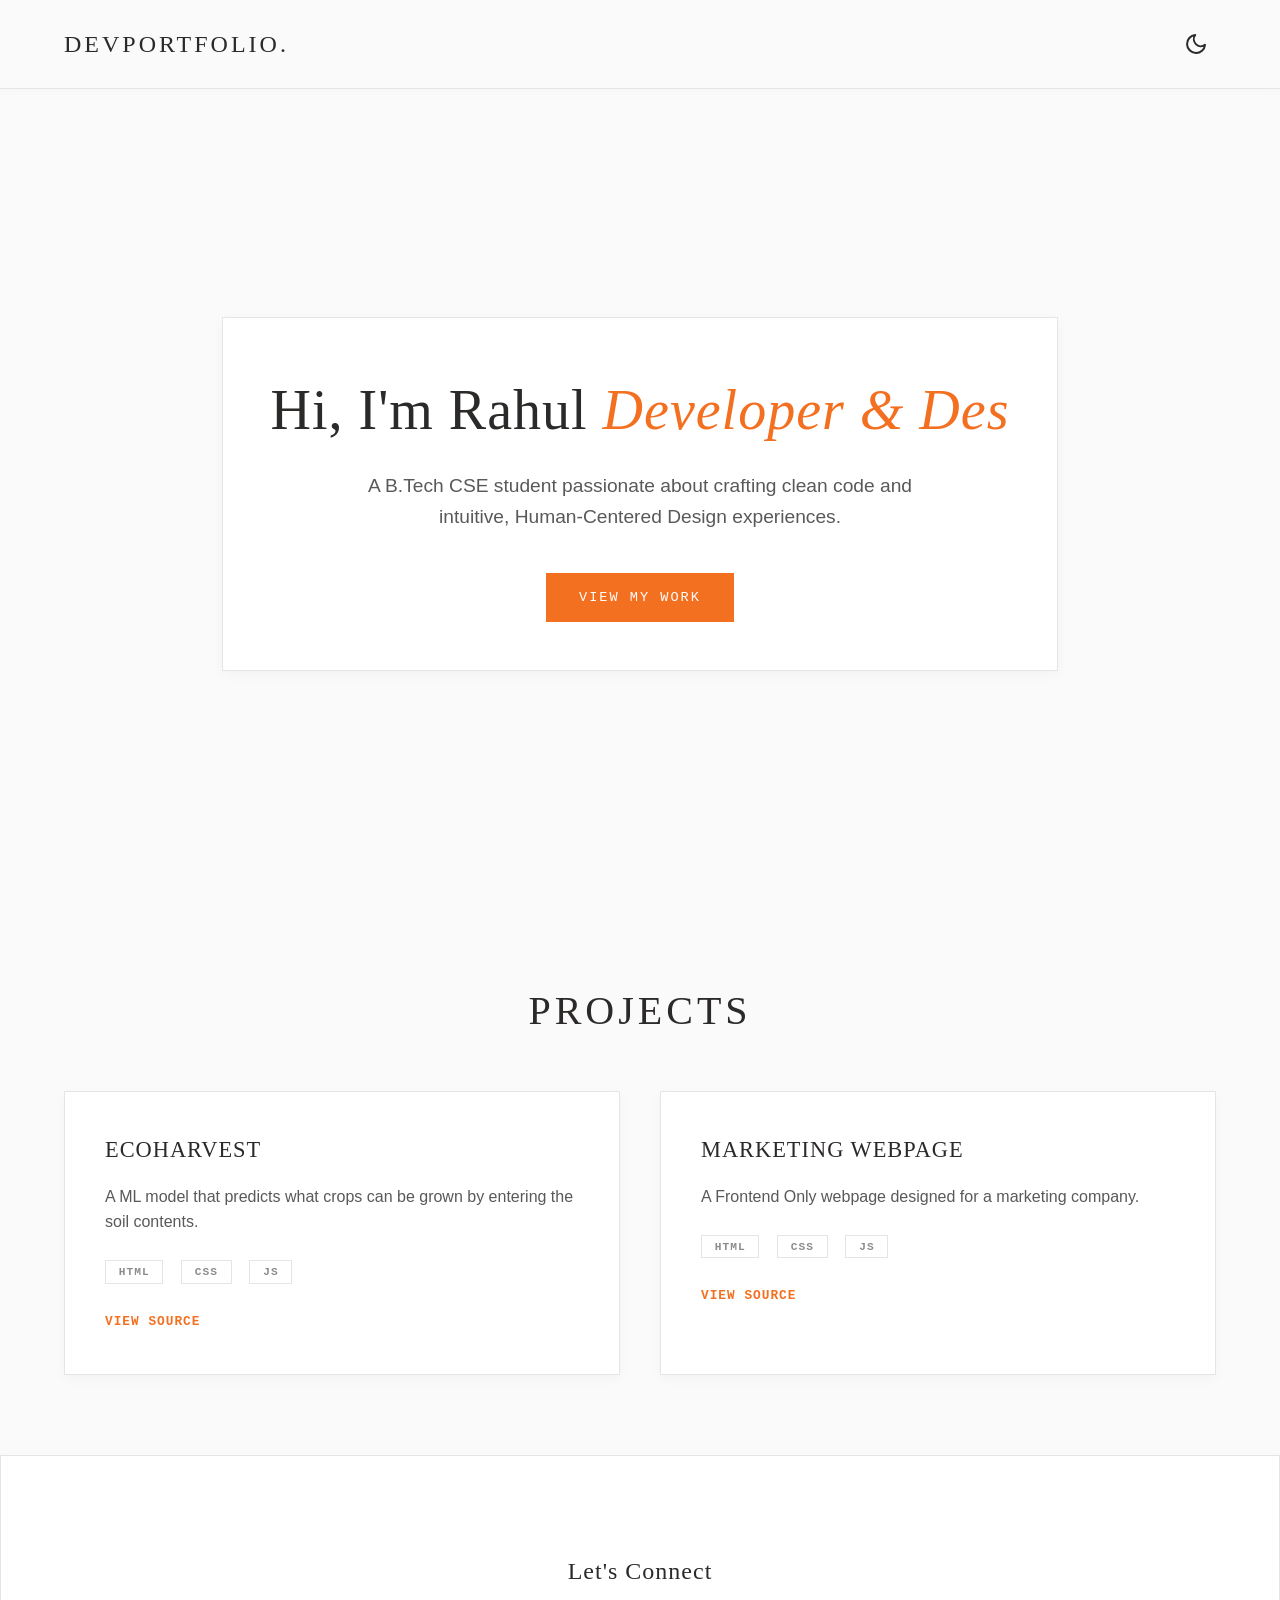
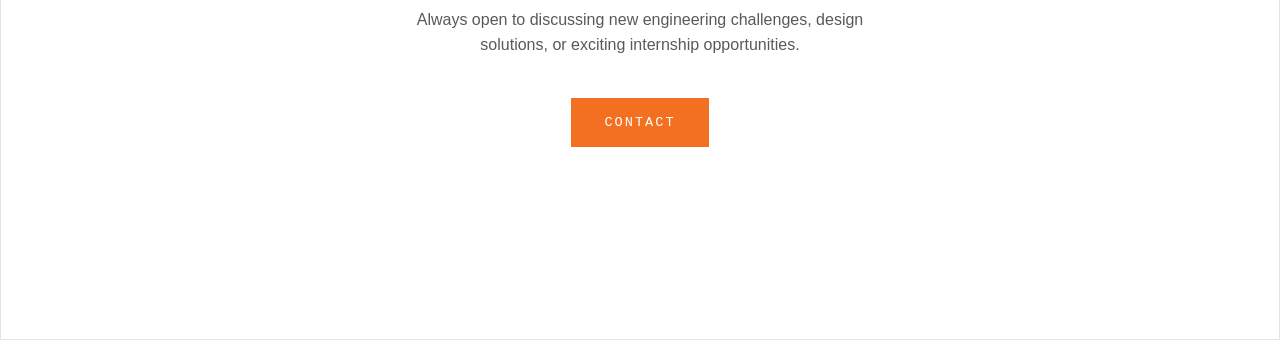
==== index.html @ 7f30a82c "Add files via upload" ====
<!DOCTYPE html>
<html lang="en">

<head>
    <meta charset="UTF-8">
    <meta name="viewport" content="width=device-width, initial-scale=1.0">
    <title>aboutME</title>
    <link rel="stylesheet" href="index.css">
</head>

<body class="light-mode">
    <canvas id="matrix-canvas"></canvas>
    <nav>
        <div class="logo">DevPortfolio.</div>
        <button id="theme-toggle" class="theme-toggle-btn" aria-label="Toggle Theme">
            <svg id="theme-icon" xmlns="http://www.w3.org/2000/svg" width="24" height="24" viewBox="0 0 24 24"
                fill="none" stroke="currentColor" stroke-width="2" stroke-linecap="round" stroke-linejoin="round">
                <path d="M21 12.79A9 9 0 1 1 11.21 3 7 7 0 0 0 21 12.79z"></path>
            </svg>
        </button>
    </nav>

    <header id="hero">
        <div class="hero-content">
            <h1>Hi, I'm Rahul <span class="highlight" id="typewriter"></span></h1>
            <p>A B.Tech CSE student passionate about crafting clean code and intuitive, Human-Centered Design
                experiences.</p>
            <a href="#projects" class="btn">View My Work</a>
        </div>
    </header>

    <section id="projects">
        <h2>Projects</h2>
        <div class="project-grid">
            <div class="project-card">
                <h3>EcoHarvest</h3>
                <p>A ML model that predicts what crops can be grown by entering the soil contents.</p>
                <div class="tags">
                    <span>HTML</span> <span>CSS</span> <span>JS</span>
                </div>
                <a href="https://github.com/AadiJag/Pbl_Project" class="btn-small" target="_blank" rel="noopener">View
                    Source</a>
            </div>
            <div class="project-card">
                <h3>Marketing Webpage</h3>
                <p>A Frontend Only webpage designed for a marketing company.</p>
                <div class="tags">
                    <span>HTML</span> <span>CSS</span> <span>JS</span>
                </div>
                <a href="https://github.com/itzRahulanand/Vijaya-Marketing" class="btn-small" target="_blank"
                    rel="noopener">View Source</a>
            </div>
        </div>
    </section>

    <footer id="contact">
        <h2>Let's Connect</h2>
        <p>Always open to discussing new engineering challenges, design solutions, or exciting internship opportunities.
        </p>
        <a href="#" id="reveal-btn" class="btn">Contact</a>
        <div id="contact-reveal" class="contact-reveal"></div>
    </footer>

    <script src="index.js"></script>
</body>

</html>
---- index.css ----
/* --- Global Styles & Variables --- */
:root {
    --primary-color: #0f0;
    /* Classic Matrix neon green */
    --primary-hover: #3f3;
    --primary-glow: 0 0 10px #0f0, 0 0 20px #0f0, 0 0 30px #0f0;
    --text-glow: 0 0 5px rgba(0, 255, 0, 0.7);
    --bg-color: #000;
    --text-color: #0f0;
    --card-bg: rgba(0, 20, 0, 0.85);
    /* Semi-transparent dark green/black */
}

* {
    margin: 0;
    padding: 0;
    box-sizing: border-box;
    font-family: 'Courier New', Courier, monospace;
    /* Terminal vibe */
    scroll-behavior: smooth;
    color: var(--text-color);
}

body {
    background-color: var(--bg-color);
    line-height: 1.6;
    overflow-x: hidden;
}

/* --- Matrix Canvas --- */
#matrix-canvas {
    position: fixed;
    top: 0;
    left: 0;
    width: 100vw;
    height: 100vh;
    z-index: -1;
    pointer-events: none;
    /* Let clicks pass through */
}

/* --- CRT Scanlines Effect --- */
body::after {
    content: " ";
    display: block;
    position: fixed;
    top: 0;
    left: 0;
    bottom: 0;
    right: 0;
    background: linear-gradient(rgba(18, 16, 16, 0) 50%,
            rgba(0, 0, 0, 0.25) 50%);
    background-size: 100% 4px;
    z-index: 9999;
    pointer-events: none;
}

/* --- Navigation --- */
nav {
    display: flex;
    justify-content: space-between;
    align-items: center;
    padding: 1.5rem 5%;
    background-color: rgba(0, 10, 0, 0.9);
    border-bottom: 1px solid var(--primary-color);
    box-shadow: 0 0 15px rgba(0, 255, 0, 0.3);
    position: sticky;
    top: 0;
    z-index: 1000;
    backdrop-filter: blur(5px);
}

.logo {
    font-size: 1.5rem;
    font-weight: 800;
    color: var(--primary-color);
    text-shadow: var(--text-glow);
    letter-spacing: 1px;
}

.nav-links {
    list-style: none;
    display: flex;
    gap: 2rem;
}

.nav-links a {
    text-decoration: none;
    font-weight: bold;
    text-transform: uppercase;
    transition: all 0.3s ease;
    text-shadow: var(--text-glow);
}

.nav-links a:hover {
    color: #fff;
    text-shadow: var(--primary-glow);
}

/* --- Hero Section --- */
#hero {
    height: 90vh;
    display: flex;
    align-items: center;
    justify-content: center;
    text-align: center;
    padding: 0 5%;
    position: relative;
    z-index: 1;
}

.hero-content {
    background: var(--card-bg);
    padding: 3rem;
    border: 1px solid var(--primary-color);
    border-radius: 4px;
    box-shadow: 0 0 20px rgba(0, 255, 0, 0.2);
}

.hero-content h1 {
    font-size: 3.5rem;
    margin-bottom: 1rem;
    text-shadow: var(--text-glow);
}

.highlight {
    color: #fff;
    text-shadow: var(--primary-glow);
}

.hero-content p {
    font-size: 1.2rem;
    max-width: 600px;
    margin: 0 auto 2.5rem auto;
    color: #8f8;
}

/* --- Buttons --- */
.btn {
    display: inline-block;
    padding: 0.8rem 2.5rem;
    background-color: transparent;
    color: var(--primary-color);
    text-decoration: none;
    border: 2px solid var(--primary-color);
    font-weight: bold;
    text-transform: uppercase;
    letter-spacing: 2px;
    transition: all 0.3s ease;
    cursor: pointer;
    box-shadow: inset 0 0 5px rgba(0, 255, 0, 0.2), 0 0 5px rgba(0, 255, 0, 0.2);
}

.btn:hover {
    background-color: var(--primary-color);
    color: #000;
    box-shadow: var(--primary-glow);
    text-shadow: none;
}

/* --- Projects Section --- */
#projects {
    padding: 5rem 5%;
    position: relative;
    z-index: 1;
    scroll-margin-top: 5rem;
}

#projects h2 {
    text-align: center;
    font-size: 2.5rem;
    margin-bottom: 3rem;
    text-transform: uppercase;
    text-shadow: var(--text-glow);
    letter-spacing: 4px;
}

.project-grid {
    display: grid;
    grid-template-columns: repeat(auto-fit, minmax(320px, 1fr));
    gap: 2.5rem;
}

.project-card {
    background-color: var(--card-bg);
    padding: 2.5rem;
    border: 1px solid var(--primary-color);
    box-shadow: 0 0 10px rgba(0, 255, 0, 0.1);
    transition: all 0.3s ease;
    position: relative;
    overflow: hidden;
}

.project-card::before {
    content: "";
    position: absolute;
    top: 0;
    left: -100%;
    width: 50%;
    height: 100%;
    background: linear-gradient(to right, transparent, rgba(0, 255, 0, 0.1), transparent);
    transform: skewX(-20deg);
    transition: 0.5s;
}

.project-card:hover::before {
    left: 150%;
}

.project-card:hover {
    transform: translateY(-5px);
    box-shadow: var(--primary-glow);
    border-color: #fff;
}

.project-card h3 {
    margin-bottom: 1rem;
    font-size: 1.4rem;
    text-transform: uppercase;
    text-shadow: var(--text-glow);
}

.project-card p {
    color: #aaa;
    margin-bottom: 1.5rem;
}

.tags {
    margin-bottom: 1.5rem;
}

.tags span {
    background: transparent;
    color: var(--primary-color);
    border: 1px solid var(--primary-color);
    padding: 0.3rem 0.8rem;
    font-size: 0.85rem;
    font-weight: bold;
    margin-right: 0.5rem;
    text-transform: uppercase;
}

.btn-small {
    text-decoration: none;
    color: var(--primary-color);
    font-weight: bold;
    font-size: 0.95rem;
    text-transform: uppercase;
    transition: all 0.3s;
}

.btn-small:hover {
    color: #fff;
    text-shadow: var(--primary-glow);
}

/* --- Contact Section --- */
#contact {
    text-align: center;
    padding: 6rem 5%;
    background-color: var(--card-bg);
    border-top: 1px solid var(--primary-color);
    position: relative;
    z-index: 1;
    scroll-margin-top: 6rem;
}

#contact p {
    margin: 1rem auto 2.5rem auto;
    color: #8f8;
    max-width: 500px;
}

.contact-reveal {
    margin-top: 2rem;
    font-size: 1.5rem;
    color: #fff;
    text-shadow: var(--primary-glow);
    font-weight: bold;
    min-height: 4rem;
    /* To prevent jumping */
}

/* --- Theme Toggle Button --- */
.theme-toggle-btn {
    background: transparent;
    border: none;
    color: var(--primary-color);
    cursor: pointer;
    display: flex;
    align-items: center;
    justify-content: center;
    padding: 0.5rem;
    border-radius: 50%;
    transition: all 0.3s ease;
}

.theme-toggle-btn:hover {
    background: rgba(0, 255, 0, 0.2);
    box-shadow: var(--primary-glow);
}

.theme-toggle-btn svg {
    filter: drop-shadow(0 0 5px var(--primary-color));
}

/* --- LIGHT MODE HERMÈS LUXURY --- */
body.light-mode {
    --primary-color: #F37021;
    /* Signature Hermès Orange */
    --primary-hover: #D75A15;
    --primary-glow: none;
    --text-glow: none;
    --bg-color: #FAFAFA;
    /* Elegant off-white */
    --text-color: #2C2A29;
    /* Dark brown/grey text */
    --card-bg: #FFFFFF;
    /* Pure white cards */
    --border-color: #E5E5E5;
    /* Minimalist borders */

    background-color: var(--bg-color);
    background-image: none;
    /* No gradients, purely solid and clean */
    color: var(--text-color);
    font-family: "Helvetica Neue", Helvetica, Arial, sans-serif;
}

body.light-mode #matrix-canvas {
    opacity: 0;
    transition: opacity 0.5s ease;
}

body.light-mode::after {
    display: none;
    /* Remove CRT scanlines */
}

body.light-mode nav {
    margin: 0;
    width: 100%;
    padding: 1.5rem 5%;
    border-radius: 0;
    border: none;
    border-bottom: 1px solid var(--border-color);
    background: var(--bg-color);
    /* Solid background to prevent overlap */
    backdrop-filter: none;
    -webkit-backdrop-filter: none;
    box-shadow: 0 2px 10px rgba(0, 0, 0, 0.02);
    /* Very faint shadow */
    top: 0;
}

body.light-mode nav ul li a {
    font-family: inherit;
    text-transform: uppercase;
    letter-spacing: 2px;
    font-size: 0.9rem;
    color: var(--text-color);
}

body.light-mode nav ul li a:hover {
    color: var(--primary-color);
    text-shadow: none;
}

body.light-mode .hero-content,
body.light-mode .project-card,
body.light-mode #contact {
    background: var(--card-bg);
    backdrop-filter: none;
    -webkit-backdrop-filter: none;
    border: 1px solid var(--border-color);
    border-radius: 0;
    /* Sharp, elegant corners */
    box-shadow: 0 4px 12px rgba(0, 0, 0, 0.03);
    /* Extremely subtle shadow */
}

body.light-mode #hero {
    font-family: inherit;
}

body.light-mode h1,
body.light-mode h2,
body.light-mode h3,
body.light-mode .logo {
    text-shadow: none;
    color: var(--text-color);
    font-family: "Didot", "Bodoni MT", "Playfair Display", "Times New Roman", serif;
    /* Luxury Serif Typeface */
    letter-spacing: 1px;
    font-weight: normal;
}

body.light-mode .logo {
    text-transform: uppercase;
    font-size: 1.5rem;
    letter-spacing: 3px;
}

body.light-mode .project-card {
    transition: all 0.4s cubic-bezier(0.165, 0.84, 0.44, 1);
    transform-style: flat;
}

body.light-mode .project-card:hover {
    transform: translateY(-4px);
    /* Simple, elegant lift */
    box-shadow: 0 12px 30px rgba(0, 0, 0, 0.08);
    border-color: var(--primary-color);
}

body.light-mode .project-card::before {
    display: none;
    /* Remove matrix glitch hover */
}

body.light-mode .highlight {
    color: var(--primary-color);
    text-shadow: none;
    font-family: inherit;
    font-style: italic;
}

body.light-mode .btn {
    background: var(--primary-color);
    color: #fff;
    border: 1px solid var(--primary-color);
    border-radius: 0;
    /* Sharp corners */
    text-transform: uppercase;
    letter-spacing: 2px;
    font-size: 0.85rem;
    padding: 0.8rem 2rem;
    box-shadow: none;
    text-shadow: none;
    font-weight: normal;
    transition: all 0.3s ease;
    font-family: inherit;
}

body.light-mode .btn:hover {
    background: transparent;
    color: var(--primary-color);
    transform: none;
    box-shadow: none;
}

body.light-mode .btn-small {
    color: var(--primary-color);
    text-transform: uppercase;
    letter-spacing: 1px;
    font-size: 0.8rem;
    text-decoration: none;
    border-bottom: 1px solid transparent;
    transition: all 0.3s ease;
}

body.light-mode .btn-small:hover {
    color: var(--primary-hover);
    text-shadow: none;
    border-bottom: 1px solid var(--primary-hover);
}

body.light-mode p,
body.light-mode #contact p {
    color: #595959;
    /* Lighter tone for body text */
    font-family: "Helvetica Neue", Helvetica, Arial, sans-serif;
    line-height: 1.6;
}

body.light-mode .tags span {
    border: 1px solid var(--border-color);
    color: #8C8C8C;
    border-radius: 0;
    background: transparent;
    text-transform: uppercase;
    font-size: 0.7rem;
    letter-spacing: 1px;
}

body.light-mode .contact-reveal {
    color: var(--text-color);
    text-shadow: none;
    font-family: "Didot", "Bodoni MT", "Playfair Display", "Times New Roman", serif;
    font-weight: normal;
    font-style: italic;
    /* Requested stylistic change */
    font-size: 0.95rem;
    /* Slightly smaller size in Light Mode */
    letter-spacing: 1px;
    line-height: 2;
}

body.light-mode .theme-toggle-btn {
    color: var(--text-color);
}

body.light-mode .theme-toggle-btn:hover {
    background: rgba(0, 0, 0, 0.03);
    color: var(--primary-color);
    box-shadow: none;
}

body.light-mode .theme-toggle-btn svg {
    filter: none;
}
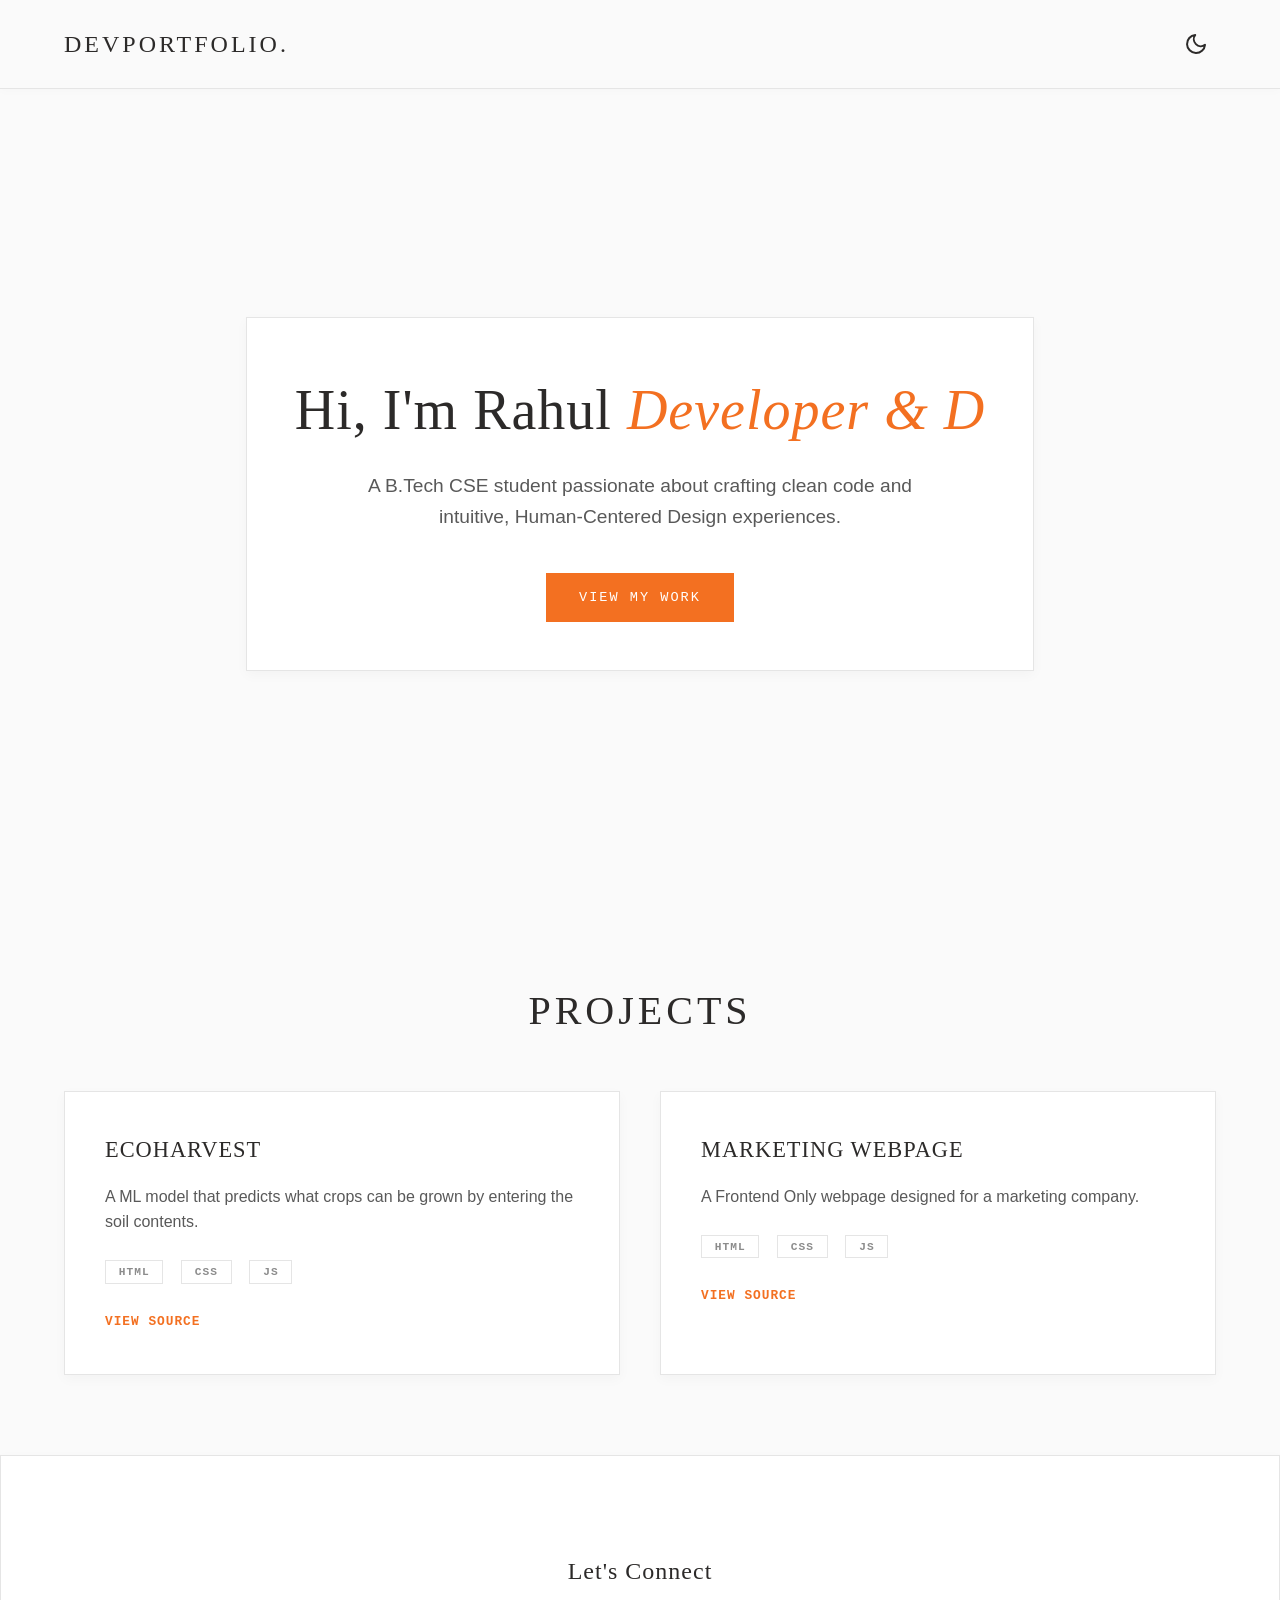
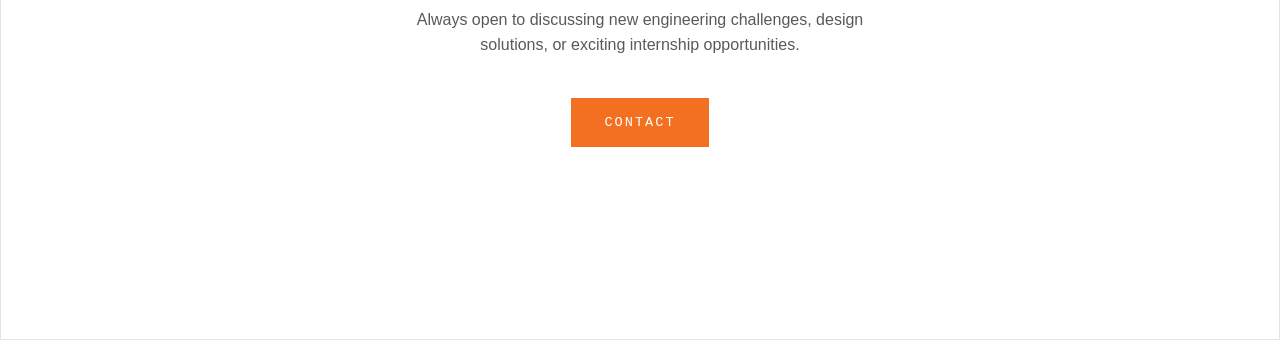
==== commit cbfbd382: "Update index.html" ====
--- a/index.html
+++ b/index.html
@@ -64,4 +64,4 @@
     <script src="index.js"></script>
 </body>
 
-</html>+</html>
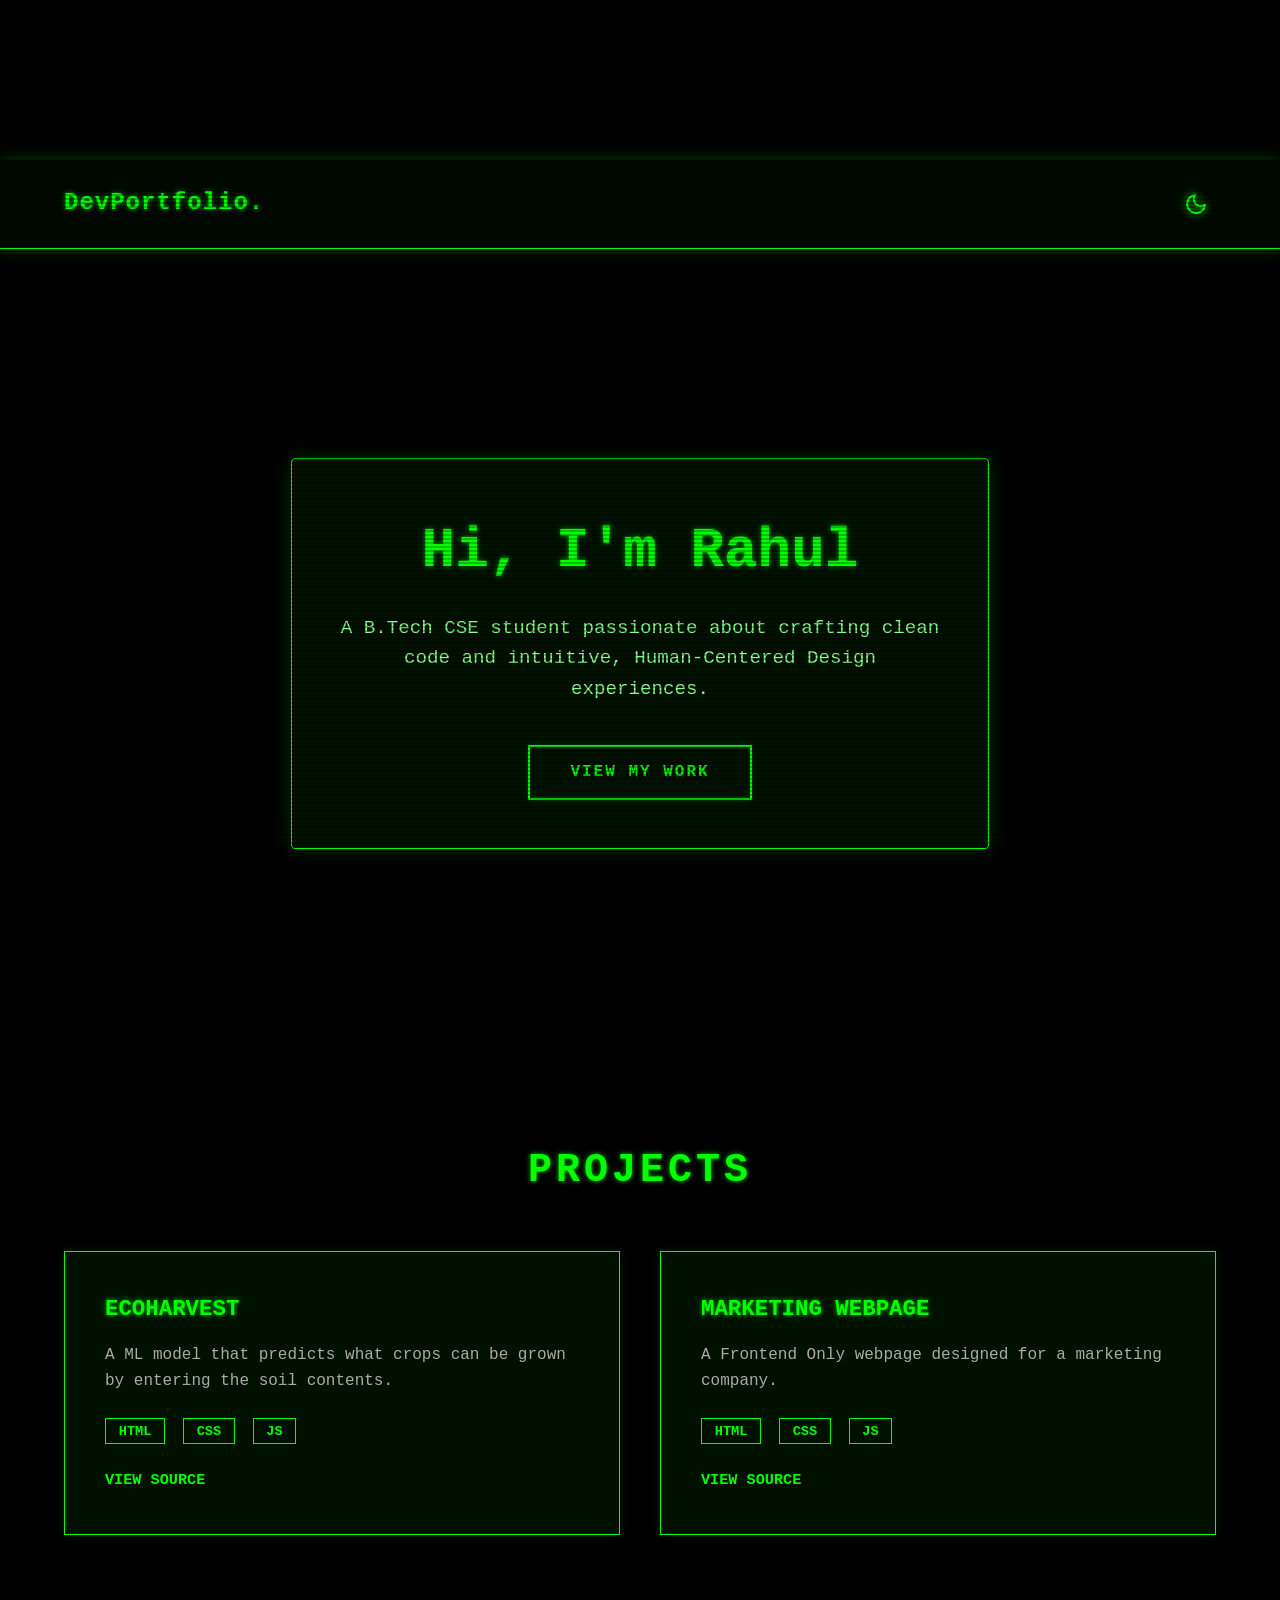
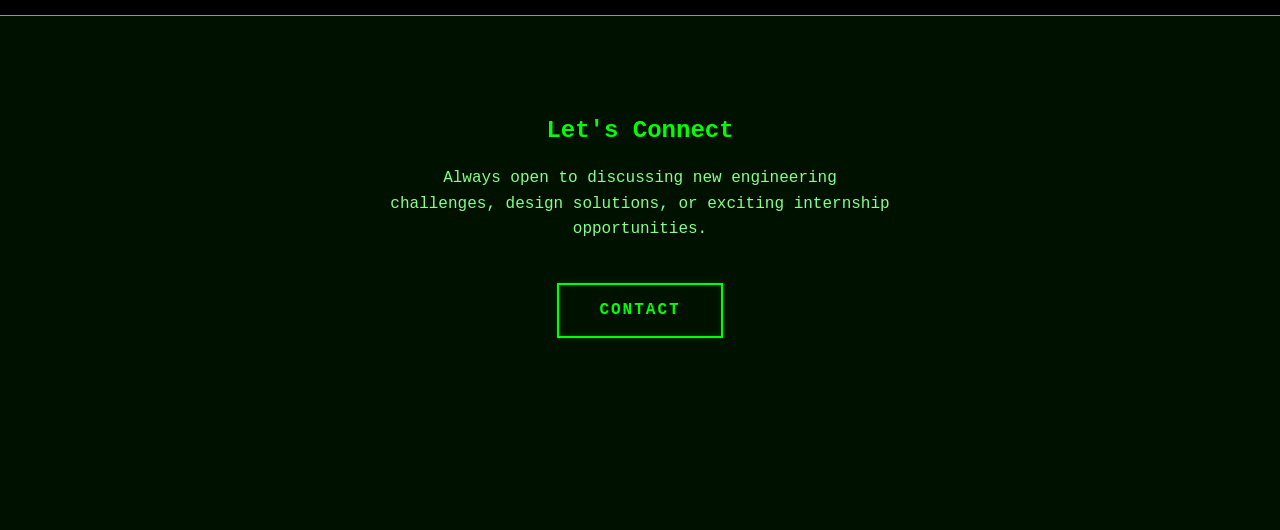
==== commit dc92ecb0: "Update index.html" ====
--- a/index.html
+++ b/index.html
@@ -8,8 +8,9 @@
     <link rel="stylesheet" href="index.css">
 </head>
 
-<body class="light-mode">
-    <canvas id="matrix-canvas"></canvas>
+<body class="">
+    <!-- Space Parallax Canvas -->
+    <canvas id="space-canvas"></canvas>
     <nav>
         <div class="logo">DevPortfolio.</div>
         <button id="theme-toggle" class="theme-toggle-btn" aria-label="Toggle Theme">
--- a/index.css
+++ b/index.css
@@ -304,25 +304,27 @@
     filter: drop-shadow(0 0 5px var(--primary-color));
 }
 
-/* --- LIGHT MODE HERMÈS LUXURY --- */
+/* --- LIGHT MODE: VINTAGE GLASSMORPHISM (POLISHED) --- */
 body.light-mode {
-    --primary-color: #F37021;
-    /* Signature Hermès Orange */
-    --primary-hover: #D75A15;
-    --primary-glow: none;
+    --primary-color: #B5651D;
+    /* Classic Vintage Bronze/Rust */
+    --primary-hover: #8C4A11;
+    --primary-glow: 0 4px 15px rgba(181, 101, 29, 0.3);
     --text-glow: none;
-    --bg-color: #FAFAFA;
-    /* Elegant off-white */
-    --text-color: #2C2A29;
-    /* Dark brown/grey text */
-    --card-bg: #FFFFFF;
-    /* Pure white cards */
-    --border-color: #E5E5E5;
-    /* Minimalist borders */
+    --bg-color: #FAF4E6;
+    /* Warm, Elegant Cream */
+    --text-color: #2C1E16;
+    /* Deep Espresso Brown for very high readability */
+    --card-bg: rgba(255, 255, 255, 0.45);
+    /* Elegant transparent glass */
+    --border-color: rgba(181, 101, 29, 0.2);
+    /* Subtle vintage border */
 
     background-color: var(--bg-color);
-    background-image: none;
-    /* No gradients, purely solid and clean */
+    background-image:
+        radial-gradient(circle at 15% 50%, rgba(181, 101, 29, 0.05), transparent 40%),
+        radial-gradient(circle at 85% 30%, rgba(44, 30, 22, 0.03), transparent 40%);
+    background-attachment: fixed;
     color: var(--text-color);
     font-family: "Helvetica Neue", Helvetica, Arial, sans-serif;
 }
@@ -334,22 +336,22 @@
 
 body.light-mode::after {
     display: none;
-    /* Remove CRT scanlines */
-}
-
+    /* No CRT scanlines in light mode */
+}
+
+/* --- Nav (Glassmorphism & Fix Overlaps) --- */
 body.light-mode nav {
     margin: 0;
     width: 100%;
-    padding: 1.5rem 5%;
+    padding: 1.2rem 5%;
     border-radius: 0;
     border: none;
     border-bottom: 1px solid var(--border-color);
-    background: var(--bg-color);
-    /* Solid background to prevent overlap */
-    backdrop-filter: none;
-    -webkit-backdrop-filter: none;
-    box-shadow: 0 2px 10px rgba(0, 0, 0, 0.02);
-    /* Very faint shadow */
+    background: rgba(250, 244, 230, 0.85);
+    /* Frosty cream background to prevent text overlap */
+    backdrop-filter: blur(12px);
+    -webkit-backdrop-filter: blur(12px);
+    box-shadow: 0 4px 20px rgba(0, 0, 0, 0.03);
     top: 0;
 }
 
@@ -359,6 +361,8 @@
     letter-spacing: 2px;
     font-size: 0.9rem;
     color: var(--text-color);
+    font-weight: 600;
+    transition: color 0.3s ease;
 }
 
 body.light-mode nav ul li a:hover {
@@ -366,51 +370,82 @@
     text-shadow: none;
 }
 
+/* --- Cards & Sections (Vintage Glass) --- */
 body.light-mode .hero-content,
 body.light-mode .project-card,
 body.light-mode #contact {
     background: var(--card-bg);
-    backdrop-filter: none;
-    -webkit-backdrop-filter: none;
-    border: 1px solid var(--border-color);
+    backdrop-filter: blur(16px);
+    -webkit-backdrop-filter: blur(16px);
+    border: 1px solid rgba(255, 255, 255, 0.6);
+    border-radius: 12px;
+    /* Soft, modern vintage corners */
+    box-shadow: 0 8px 32px rgba(44, 30, 22, 0.05);
+    /* Soft, elegant depth */
+}
+
+body.light-mode #contact {
+    border-top: 1px solid rgba(255, 255, 255, 0.6);
     border-radius: 0;
-    /* Sharp, elegant corners */
-    box-shadow: 0 4px 12px rgba(0, 0, 0, 0.03);
-    /* Extremely subtle shadow */
+    /* Let footer stay edge-to-edge if needed, but keeping style consistent */
+    border-top-left-radius: 20px;
+    border-top-right-radius: 20px;
+    margin-top: 2rem;
 }
 
 body.light-mode #hero {
     font-family: inherit;
 }
 
+/* --- Typography --- */
 body.light-mode h1,
 body.light-mode h2,
 body.light-mode h3,
 body.light-mode .logo {
     text-shadow: none;
     color: var(--text-color);
-    font-family: "Didot", "Bodoni MT", "Playfair Display", "Times New Roman", serif;
-    /* Luxury Serif Typeface */
+    font-family: "Playfair Display", "Georgia", "Times New Roman", serif;
+    /* Elegant Classic Serif */
     letter-spacing: 1px;
-    font-weight: normal;
+    font-weight: 700;
 }
 
 body.light-mode .logo {
-    text-transform: uppercase;
-    font-size: 1.5rem;
-    letter-spacing: 3px;
-}
-
+    font-size: 1.6rem;
+    letter-spacing: 2px;
+    color: var(--primary-color);
+}
+
+body.light-mode .highlight {
+    color: var(--primary-color);
+    text-shadow: none;
+    font-family: "Playfair Display", "Georgia", serif;
+    font-style: italic;
+    font-weight: 700;
+}
+
+body.light-mode p,
+body.light-mode #contact p {
+    color: #4A3A31;
+    /* Highly readable dark vintage grey/brown */
+    font-family: "Helvetica Neue", Helvetica, Arial, sans-serif;
+    /* Clean sans-serif for readability */
+    line-height: 1.7;
+    font-size: 1.05rem;
+}
+
+/* --- Interactive Elements --- */
 body.light-mode .project-card {
     transition: all 0.4s cubic-bezier(0.165, 0.84, 0.44, 1);
     transform-style: flat;
 }
 
 body.light-mode .project-card:hover {
-    transform: translateY(-4px);
-    /* Simple, elegant lift */
-    box-shadow: 0 12px 30px rgba(0, 0, 0, 0.08);
-    border-color: var(--primary-color);
+    transform: translateY(-5px);
+    /* Elegant float */
+    box-shadow: 0 15px 35px rgba(44, 30, 22, 0.08);
+    /* Deeper shadow on hover */
+    border-color: rgba(181, 101, 29, 0.4);
 }
 
 body.light-mode .project-card::before {
@@ -418,35 +453,28 @@
     /* Remove matrix glitch hover */
 }
 
-body.light-mode .highlight {
-    color: var(--primary-color);
-    text-shadow: none;
-    font-family: inherit;
-    font-style: italic;
-}
-
 body.light-mode .btn {
     background: var(--primary-color);
-    color: #fff;
+    color: #FFF;
     border: 1px solid var(--primary-color);
-    border-radius: 0;
-    /* Sharp corners */
-    text-transform: uppercase;
-    letter-spacing: 2px;
+    border-radius: 30px;
+    /* Elegant pill shape */
+    text-transform: uppercase;
+    letter-spacing: 1.5px;
     font-size: 0.85rem;
-    padding: 0.8rem 2rem;
-    box-shadow: none;
-    text-shadow: none;
-    font-weight: normal;
+    padding: 0.8rem 2.2rem;
+    box-shadow: 0 4px 10px rgba(181, 101, 29, 0.2);
+    text-shadow: none;
+    font-weight: 600;
     transition: all 0.3s ease;
-    font-family: inherit;
+    font-family: "Helvetica Neue", Helvetica, sans-serif;
 }
 
 body.light-mode .btn:hover {
     background: transparent;
     color: var(--primary-color);
-    transform: none;
-    box-shadow: none;
+    transform: translateY(-2px);
+    box-shadow: var(--primary-glow);
 }
 
 body.light-mode .btn-small {
@@ -454,6 +482,7 @@
     text-transform: uppercase;
     letter-spacing: 1px;
     font-size: 0.8rem;
+    font-weight: 600;
     text-decoration: none;
     border-bottom: 1px solid transparent;
     transition: all 0.3s ease;
@@ -465,47 +494,39 @@
     border-bottom: 1px solid var(--primary-hover);
 }
 
-body.light-mode p,
-body.light-mode #contact p {
-    color: #595959;
-    /* Lighter tone for body text */
-    font-family: "Helvetica Neue", Helvetica, Arial, sans-serif;
-    line-height: 1.6;
-}
-
 body.light-mode .tags span {
     border: 1px solid var(--border-color);
-    color: #8C8C8C;
-    border-radius: 0;
-    background: transparent;
+    color: var(--primary-hover);
+    border-radius: 20px;
+    background: rgba(255, 255, 255, 0.5);
     text-transform: uppercase;
     font-size: 0.7rem;
+    font-weight: 600;
     letter-spacing: 1px;
+    padding: 0.3rem 0.8rem;
 }
 
 body.light-mode .contact-reveal {
-    color: var(--text-color);
-    text-shadow: none;
-    font-family: "Didot", "Bodoni MT", "Playfair Display", "Times New Roman", serif;
-    font-weight: normal;
+    color: var(--primary-hover);
+    text-shadow: none;
+    font-family: "Playfair Display", "Georgia", serif;
+    font-weight: 600;
     font-style: italic;
-    /* Requested stylistic change */
-    font-size: 0.95rem;
-    /* Slightly smaller size in Light Mode */
+    font-size: 1.1rem;
     letter-spacing: 1px;
     line-height: 2;
 }
 
 body.light-mode .theme-toggle-btn {
-    color: var(--text-color);
+    color: var(--primary-color);
 }
 
 body.light-mode .theme-toggle-btn:hover {
-    background: rgba(0, 0, 0, 0.03);
-    color: var(--primary-color);
+    background: rgba(181, 101, 29, 0.1);
+    color: var(--primary-hover);
     box-shadow: none;
 }
 
 body.light-mode .theme-toggle-btn svg {
     filter: none;
-}+}
